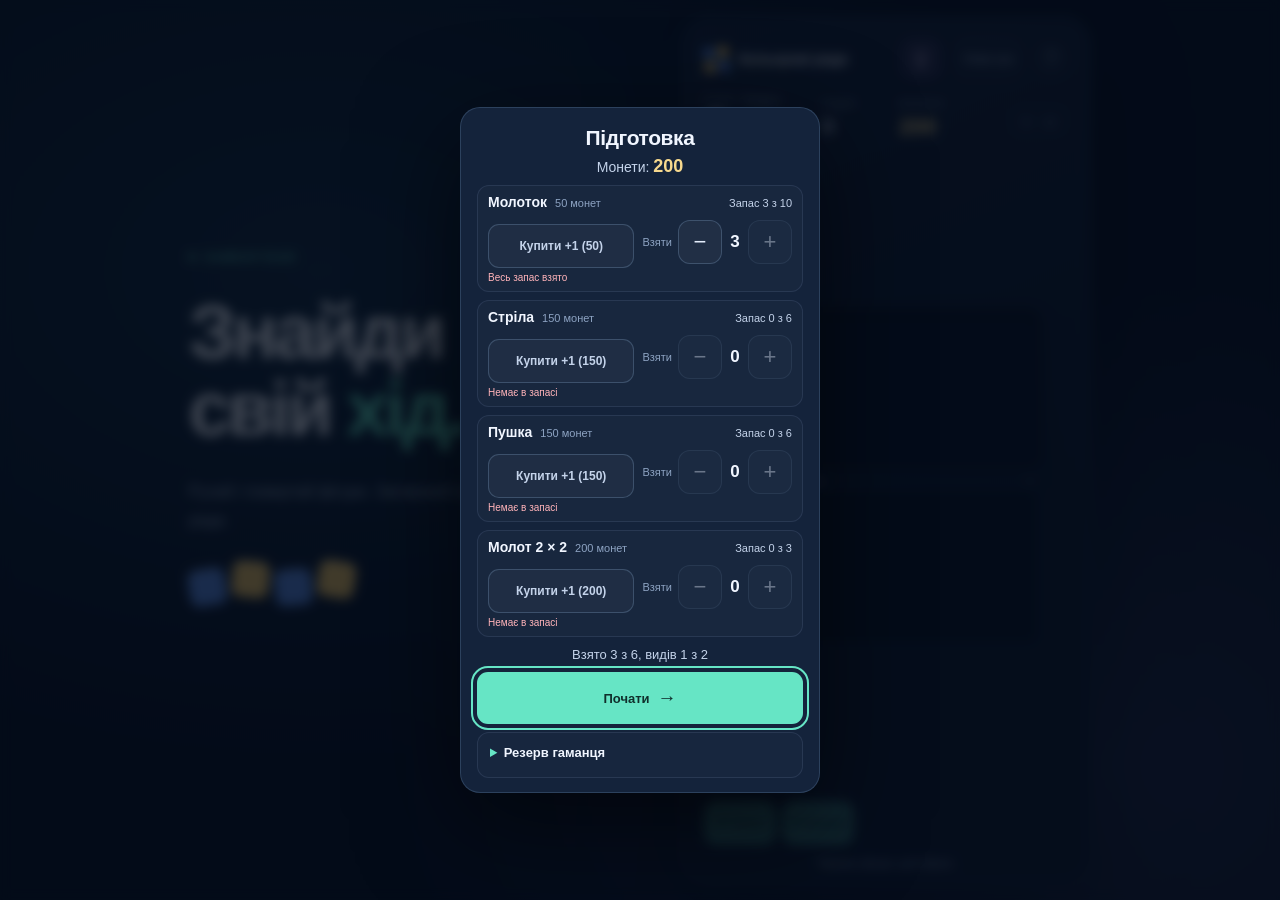
==== index.html @ cdc98cfa "Publish lamp-91fcf373ec with the hint lamp pulse Co-Authored-By: Claude Sonnet 5.5 <noreply@anthropi" ====
<!doctype html>
<html lang="uk">
<head>
  <meta charset="utf-8">
  <meta name="viewport" content="width=device-width, initial-scale=1, viewport-fit=cover">
  <meta name="theme-color" content="#101c31">
  <meta name="apple-mobile-web-app-capable" content="yes">
  <meta name="apple-mobile-web-app-title" content="Блоки">
  <meta name="description" content="Кольорові ряди — головоломка з поворотами й ланцюговим очищенням рядів.">
  <title>Кольорові ряди · Gameofyear</title>
  <link rel="manifest" href="./manifest.webmanifest">
  <link rel="apple-touch-icon" sizes="180x180" href="./icons/apple-touch-icon.png">
  <link rel="icon" href="data:image/svg+xml,%3Csvg xmlns='http://www.w3.org/2000/svg' viewBox='0 0 32 32'%3E%3Crect width='32' height='32' rx='9' fill='%23101c31'/%3E%3Cpath d='M7 7h8v8H7z' fill='%235D8FE8'/%3E%3Cpath d='M17 7h8v8h-8z' fill='%23F3C969'/%3E%3Cpath d='M7 17h8v8H7z' fill='%23F3C969'/%3E%3Cpath d='M17 17h8v8h-8z' fill='%235D8FE8'/%3E%3C/svg%3E">
  <link rel="stylesheet" href="./styles.css?v=lamp-91fcf373ec">
</head>
<body>
  <main class="layout">
    <aside class="intro" aria-label="Про гру">
      <span class="eyebrow"><i></i> GAMEOFYEAR</span>
      <h1>Знайди<br>свій <em>хід.</em></h1>
      <p>Рухай і повертай фігури. Заповнюй горизонтальні ряди.</p>
      <div class="intro-tiles" aria-hidden="true"><b></b><b></b><b></b><b></b></div>
    </aside>

    <section class="game-shell" aria-label="Кольорові ряди">
      <div class="game-header">
        <header class="masthead">
          <div class="brand"><div class="brand-mark" aria-hidden="true"><i></i><i></i><i></i><i></i></div><span>Кольорові ряди</span></div>
          <div class="masthead-actions">
            <button id="hintButton" class="hint-button" type="button" aria-label="Підказати хід" title="Підказати хід">
              <span class="hint-icon" aria-hidden="true">
                <svg width="22" height="22" viewBox="0 0 24 24" fill="none" stroke="currentColor" stroke-width="1.75" stroke-linecap="round" stroke-linejoin="round" focusable="false">
                  <path d="M9 18v-1a4 4 0 0 0-1.4-3.1 6 6 0 1 1 8.8 0A4 4 0 0 0 15 17v1H9m1 3h4"/>
                </svg>
              </span>
            </button>
            <button id="newGameButton" class="new-game-button" type="button">Нова гра</button>
            <button id="helpButton" class="icon-button" type="button" aria-label="Як грати">?</button>
          </div>
        </header>
        <div class="hud">
          <div><span class="label">ОЧКИ<span id="best" class="best" aria-label="Рекорд">Рекорд 0</span></span><strong id="score">0</strong></div>
          <div class="turn-card"><span class="label">ХОДІВ</span><b id="turn">0</b></div>
          <div class="coin-card"><span class="label">МОНЕТИ</span><b id="coins">0</b></div>
          <div class="field-badge">8 <span>×</span> 12</div>
        </div>
      </div>

      <div id="playArea" class="play-area">
        <div class="board-slot">
          <div id="boardFrame" class="board-frame">
            <canvas id="board" aria-label="Ігрове поле. Вибери фігуру й перетягни вільним шляхом у будь-який бік." tabindex="0"></canvas>
            <div id="gameOver" class="game-over" hidden>
              <div class="game-over-card">
                <h2>Гру завершено</h2>
                <p>Верхній ряд залишився зайнятим.</p>
                <p id="newRecord" class="new-record" role="status" hidden>Новий рекорд!</p>
                <strong id="finalScore">0</strong>
                <span class="label">НАБРАНО ОЧОК</span>
                <p id="coinsEarned" class="coins-earned" role="status"></p>
                <p id="walletWarning" class="wallet-warning" role="status" hidden>Гаманець не вдалося записати</p>
                <p id="returnedTools" class="returned-tools" hidden></p>
                <button id="retryButton" class="primary-button" type="button">Ще партію <span>↗</span></button>
                <button id="copyResultButton" class="secondary-button" type="button" aria-label="Скопіювати результати партії">Скопіювати результати</button>
                <textarea id="copyResultText" class="copy-text" readonly hidden rows="3" aria-label="Текст результатів для ручного копіювання"></textarea>
                <p id="copyResultStatus" class="copy-status" role="status" aria-live="polite"></p>
              </div>
            </div>
            <div id="gain" class="score-gain" aria-hidden="true"></div>
          </div>
        </div>
        <section class="next-section" aria-labelledby="nextRowLabel">
          <div class="next-label"><span id="nextRowLabel">Наступний ряд</span><span class="next-arrow" aria-hidden="true">↑</span></div>
          <canvas id="nextRow" aria-label="Наступний ряд"></canvas>
        </section>
      </div>

      <div id="toolbar" class="toolbar">
        <button id="rotateLeftButton" class="rotate-button" type="button" aria-label="Повернути вліво" disabled><span class="rotate-icon" aria-hidden="true">↶</span>Вліво</button>
        <button id="rotateRightButton" class="rotate-button" type="button" aria-label="Повернути вправо" disabled><span class="rotate-icon" aria-hidden="true">↷</span>Вправо</button>
      </div>
      <div id="toolActions" class="tool-actions" hidden>
        <button id="cancelTool" class="secondary-button" type="button">Скасувати</button>
        <button id="applyTool" class="secondary-button apply-tool" type="button">Застосувати</button>
      </div>
      <p id="status" class="status" role="status" aria-live="polite">Торкнись фігури, щоб обрати.</p>
      <noscript>Для гри потрібно увімкнути JavaScript у браузері.</noscript>
    </section>
  </main>

  <dialog id="helpDialog" aria-labelledby="helpTitle">
    <div class="help-heading">
      <h2 id="helpTitle">Як грати</h2>
      <button id="closeHelp" class="icon-button" type="button" aria-label="Закрити довідку">×</button>
    </div>
    <details id="gameHistory" class="history">
      <summary>Історія партій</summary>
      <div class="history-content">
        <p id="historyEmpty" class="history-empty" hidden>Журнал поки порожній.</p>
        <ul id="historyList" class="history-list"></ul>
        <textarea id="copyHistoryText" class="copy-text" readonly hidden rows="4" aria-label="Журнал вибраної партії для ручного копіювання"></textarea>
        <p id="copyHistoryStatus" class="copy-status" role="status" aria-live="polite"></p>
      </div>
    </details>
    <ol class="rules">
      <li><b>Переміщуй фігури</b><p>Перетягни фігуру вгору, вниз або вбік вільним шляхом. Зміна позиції після відпускання коштує один хід.</p></li>
      <li><b>Повертай фігури зі світлою рамкою</b><p>Обери таку фігуру й натисни Вліво чи Вправо. Поворот — повноцінний хід, як і переміщення; за потреби фігуру підіймає до вільної позиції.</p></li>
      <li><b>Підказати хід</b><p>Натисни лампочку біля «Нова гра». Протягом усієї партії вона може показати фігуру й місце або поворот, що ведуть до очищення. Запит підказки коштує 0 ходів.</p></li>
      <li><b>Інструменти</b><p>Молоток прибирає цілу фігуру, стріла — ряд, пушка — колонку, молот 2 × 2 — клітинки у квадраті. Для молота 2 × 2 обери верхню ліву клітинку області. Біля краю квадрат зміщується всередину поля. Торкнись інструмента і цілі, а тоді натисни «Застосувати» або «Скасувати». За кожну прибрану інструментом клітинку — 10 очок, за звичайне очищення ряду — 100. Інструмент коштує 0 ходів. Порожнє поле заповнюється показаним рядом.</p></li>
      <li><b>Монети й підготовка</b><p>Коли партія завершується (поразка або «Нова гра» з підтвердженням), нараховується 5 монет за кожні повні 100 очок і ще 10 за кожні повні 1000; кожну партію зараховують один раз. На екрані «Підготовка» заряди купують по одному (молоток 50, стріла 150, пушка 150, молот 2 × 2 — 200 монет, запас обмежено) і беруть у партію до 6 зарядів, до двох видів; можна не брати жодного. Невикористані заряди повертаються в запас.</p></li>
      <li><b>Заповнюй горизонтальні ряди</b><p>Повний ряд очищається, якщо всі блоки одного кольору або в ньому є райдужна клітинка. Кожен очищений ряд дає 100 очок. Якщо ряд зник до підйому, показаний ряд зазвичай чекає. Від 3000 очок додається другий колір, а від 4000 — райдужна смужка.</p></li>
      <li><b>Резервний код гаманця</b><p>На екрані «Підготовка» відкрий «Резерв гаманця» й скопіюй код: це захист від втрати гаманця (наприклад, коли браузер очистив дані), а не від підробки. Вставити код і відновити гаманець можна лише тут, між партіями.</p></li>
    </ol>
    <div class="help-tip">Партія завершується, якщо після падіння й очищень верхній ряд зайнятий. Біля верху або після шести ходів без очищення гра може підібрати рятувальний ряд. До 1000 очок можлива разова пауза підйому.</div>
    <button id="copyJournalButton" class="secondary-button" type="button" aria-label="Скопіювати журнал останніх партій">Скопіювати журнал партій</button>
    <textarea id="copyJournalText" class="copy-text" readonly hidden rows="5" aria-label="Текст журналу для ручного копіювання"></textarea>
    <p id="copyJournalStatus" class="copy-status" role="status" aria-live="polite"></p>
    <button id="playButton" class="primary-button" type="button">До гри <span>→</span></button>
  </dialog>
  <dialog id="confirmNew" class="loadout-dialog" aria-labelledby="confirmTitle" aria-describedby="confirmText">
    <div class="confirm-card">
      <h2 id="confirmTitle">Нова гра</h2>
      <p id="confirmText">Партію буде зараховано як завершену.</p>
      <div class="loadout-options">
        <button id="confirmYes" class="primary-button" type="button">Так, зарахувати</button>
      </div>
      <button id="confirmCancel" class="secondary-button" type="button">Скасувати</button>
    </div>
  </dialog>
  <dialog id="loadoutDialog" class="loadout-dialog shop-dialog" aria-labelledby="loadoutTitle" aria-describedby="loadoutSummary">
    <div class="confirm-card shop-card">
      <h2 id="loadoutTitle">Підготовка</h2>
      <p id="loadoutNotice" class="loadout-notice" role="status" hidden></p>
      <p class="shop-coins">Монети: <strong id="loadoutCoins">0</strong></p>
      <ul id="loadoutList" class="shop-list"></ul>
      <p id="loadoutSummary" class="loadout-summary" role="status" aria-live="polite">Взято 0 з 6, видів 0 з 2</p>
      <button id="loadoutStart" class="primary-button" type="button" autofocus>Почати <span>→</span></button>
      <button id="loadoutCancel" class="secondary-button" type="button">Скасувати</button>
      <details id="walletBackup" class="backup">
        <summary>Резерв гаманця</summary>
        <div class="backup-content">
          <p class="backup-hint">Збережи код, щоб відновити монети й запас, якщо браузер їх втратить.</p>
          <button id="walletCopyButton" class="secondary-button" type="button" aria-label="Скопіювати код гаманця">Скопіювати код</button>
          <textarea id="walletCopyText" class="copy-text backup-text" readonly hidden rows="3" aria-label="Код гаманця для ручного копіювання"></textarea>
          <p id="walletCopyStatus" class="copy-status" role="status" aria-live="polite"></p>
          <label for="walletPaste" class="backup-label">Вставити код</label>
          <textarea id="walletPaste" class="copy-text backup-text" rows="3" autocomplete="off" autocapitalize="off" autocorrect="off" spellcheck="false" placeholder="KRW2 c=… h=… a=… k=… q=… #…"></textarea>
          <button id="walletRestoreButton" class="secondary-button" type="button">Відновити</button>
          <p id="walletRestoreStatus" class="backup-status" role="status" aria-live="polite"></p>
          <div id="walletConfirm" class="backup-confirm" hidden>
            <p id="walletPreview" class="backup-preview"></p>
            <p class="backup-ask">Замінити поточний гаманець?</p>
            <div class="backup-confirm-actions">
              <button id="walletReplace" class="secondary-button" type="button">Замінити</button>
              <button id="walletReplaceCancel" class="secondary-button" type="button">Скасувати</button>
            </div>
          </div>
        </div>
      </details>
    </div>
  </dialog>
  <script type="module" src="./main.mjs?v=lamp-91fcf373ec"></script>
</body>
</html>
---- styles.css ----
@charset "UTF-8";
:root{color-scheme:dark;--bg:#0b1426;--panel:#111f35;--ink:#f1f6ff;--muted:#8b9db8;--teal:#66e5c5;--line:rgba(153,183,225,.12);font-family:ui-sans-serif,-apple-system,BlinkMacSystemFont,"Segoe UI",sans-serif;font-synthesis:none}
*{box-sizing:border-box}html,body{margin:0;width:100%;height:100%;overflow:hidden}body{background:radial-gradient(ellipse at 25% 30%,#152e46 0,transparent 55%),radial-gradient(ellipse at 85% 85%,#1f2947 0,transparent 45%),var(--bg);color:var(--ink);-webkit-tap-highlight-color:transparent}button{font:inherit;cursor:pointer;border:0;color:inherit;touch-action:manipulation}button:focus-visible,canvas:focus-visible{outline:2px solid var(--teal);outline-offset:4px}button:disabled{cursor:default;opacity:.4}button{transition:transform .15s,background .15s,opacity .15s}button:active:not(:disabled){transform:scale(.97)}[hidden]{display:none!important}
.layout{height:100dvh;display:flex;align-items:center;justify-content:center;gap:clamp(70px,8vw,150px);padding:16px}.intro{width:390px}.eyebrow{font-size:10px;font-weight:750;letter-spacing:2px;color:var(--teal);display:flex;align-items:center;gap:10px}.eyebrow i{height:6px;width:6px;background:var(--teal);border-radius:50%}.intro h1{font-size:76px;font-weight:650;letter-spacing:-4px;line-height:1.02;margin:30px 0}.intro h1 em{font-style:normal;color:var(--teal)}.intro>p{font-size:16px;color:#9eb0c9;line-height:1.8}.intro-tiles{display:flex;gap:6px;margin:34px 0 42px}.intro-tiles b{height:37px;width:37px;border-radius:9px;background:#5D8FE8;box-shadow:inset 0 3px 0 #ffffff25,inset 0 -4px 0 #00000020;transform:rotate(-9deg)}.intro-tiles b:nth-child(2){background:#F3C969;transform:translateY(-8px) rotate(5deg)}.intro-tiles b:nth-child(3){background:#5D8FE8;transform:rotate(-5deg)}.intro-tiles b:nth-child(4){background:#F3C969;transform:translateY(-8px) rotate(9deg)}
.game-shell{height:min(870px,calc(100dvh - 32px));width:410px;flex-shrink:0;display:flex;flex-direction:column;gap:10px;padding:20px 22px 10px;background:linear-gradient(155deg,#17263e,#101c31 62%);border:1px solid #8fb8e51d;border-radius:30px;box-shadow:0 35px 100px #0005,0 0 80px #4edbbb05}.masthead{display:flex;align-items:center;justify-content:space-between;flex-shrink:0;min-height:36px}.brand{display:flex;align-items:center;gap:10px;font-size:14px;font-weight:700;letter-spacing:-.15px}.brand-mark{display:grid;grid-template-columns:repeat(2,11px);gap:3px;transform:rotate(-6deg)}.brand-mark i{height:11px;border-radius:3px;background:#5D8FE8}.brand-mark i:nth-child(2){background:#F3C969}.brand-mark i:nth-child(3){background:#F3C969}.brand-mark i:nth-child(4){background:#5D8FE8}.icon-button{background:#ffffff07;border:1px solid #ffffff12;border-radius:50%;height:34px;width:34px;font-size:16px;color:#9eb1cf;display:grid;place-items:center;flex-shrink:0;position:relative}.icon-button::after{content:'';position:absolute;top:50%;left:50%;width:max(100%,44px);height:max(100%,44px);transform:translate(-50%,-50%);border-radius:50%}.icon-button:hover{background:#ffffff12}
.hud{--hud-gap:22px;--hud-score:38px;--hud-num:22px;--hud-pad:20px;--hud-k:1;display:flex;align-items:center;gap:calc(var(--hud-gap) * var(--hud-k));padding:6px 1px 0;flex-shrink:0}.hud[data-fit="1"]{--hud-k:.82}.hud[data-fit="2"]{--hud-k:.68}.hud[data-fit="3"]{--hud-k:.56}.label{font-size:8px;letter-spacing:1.8px;font-weight:750;color:#8b9fbd;display:block}.hud strong{display:block;font-size:calc(var(--hud-score) * var(--hud-k));line-height:1.14;letter-spacing:-1.5px;font-weight:650;font-variant-numeric:tabular-nums;white-space:nowrap}.turn-card{border-left:1px solid var(--line);padding-left:calc(var(--hud-pad) * var(--hud-k))}.turn-card b,.coin-card b{display:block;font-size:calc(var(--hud-num) * var(--hud-k));line-height:1.7;font-weight:550;color:#bbcbe2;font-variant-numeric:tabular-nums;white-space:nowrap}.coin-card{border-left:1px solid var(--line);padding-left:calc(var(--hud-pad) * var(--hud-k))}.coin-card b{color:#f6d88d}.field-badge{margin-left:auto;flex:0 0 auto;white-space:nowrap;border:1px solid var(--line);padding:7px 9px;border-radius:8px;font-size:10px;letter-spacing:1px;color:#8fa4c3}.field-badge span{color:#49627e}
.game-header {
  display: flex;
  flex-direction: column;
  flex-shrink: 0;
  gap: 9px;
}
.play-area {
  flex: 1;
  min-height: 0;
  display: flex;
  flex-direction: column;
  justify-content: center;
  gap: 9px;
}
.board-slot{display:flex;justify-content:center;align-items:center}.board-frame{position:relative;flex-shrink:0;background:#0b1527;border:1px solid #7896bc22;box-shadow:inset 0 2px 8px #0005,0 10px 25px #0002;border-radius:15px;padding:5px;overflow:hidden;transition:border-color .2s}canvas{display:block;touch-action:none;-webkit-user-select:none;user-select:none}#board{border-radius:9px;cursor:grab}#board.dragging{cursor:grabbing}.board-frame.resolve{border-color:#66e5c580}.board-frame.invalid{animation:shake .2s ease-in-out}.board-frame.danger{border-color:#ff65745e}.next-section{flex-shrink:0;align-self:center;max-width:100%}.next-label{text-transform:uppercase;display:flex;justify-content:space-between;font-size:8px;font-weight:750;letter-spacing:1.5px;color:#7991b4;line-height:1;margin-bottom:6px;padding:0 2px}.next-arrow{font-size:13px;line-height:6px;color:#66e5c5}#nextRow{border-radius:6px;background:#091525}
.toolbar, .tool-actions { display: flex; gap: 6px; flex-shrink: 0; align-items: stretch; margin-top: 1px; }
.rotate-button {
  display: flex;
  align-items: center;
  justify-content: center;
  gap: 3px;
  flex: 0 1 72px;
  min-width: 60px;
  min-height: 44px;
  padding: 0 5px;
  border-radius: 12px;
  background: var(--teal);
  color: #102f2c;
  font-size: 11px;
  font-weight: 750;
  box-shadow: inset 0 1px 0 #ffffff45;
}
.rotate-button:hover:not(:disabled) { background: #85efd5; }
.rotate-icon { font-size: 19px; font-weight: 400; line-height: 1; }
.rotate-button.hint-target { outline: 3px solid #d58bff; outline-offset: 2px; animation: hint-pulse 1s ease-in-out infinite; }
.hint-button {
  display: grid;
  place-items: center;
  flex: 0 0 44px;
  width: 44px;
  height: 44px;
  padding: 0;
  border-radius: 12px;
  background: transparent;
  color: #ecd0ff;
}
.hint-icon {
  display: grid;
  place-items: center;
  width: 36px;
  height: 36px;
  border-radius: 10px;
  border: 1px solid #d58bff80;
  background: #d58bff14;
}
.hint-button:hover:not(:disabled) .hint-icon { background: #d58bff26; }
.hint-button.is-off { display: none; }
.hint-button.is-alert .hint-icon {
  /* Static cue first: this is all a player sees with reduced motion (the global rule below removes the animation). */
  border-color: #d58bff;
  background: #d58bff33;
  color: #f6e6ff;
  box-shadow: 0 0 0 2px #d58bffb0, 0 0 10px #d58bff66;
  animation: hint-lamp 1.4s ease-in-out infinite;
}
@keyframes hint-lamp {
  0%, 100% { transform: scale(1); box-shadow: 0 0 0 2px #d58bff80, 0 0 4px #d58bff40; }
  50% { transform: scale(1.08); box-shadow: 0 0 0 3px #d58bffc0, 0 0 14px #d58bffa0; }
}
.new-game-button {
  min-height: 44px;
  padding: 0 8px;
  border-radius: 12px;
  border: 1px solid #94b6df24;
  background: #ffffff04;
  color: #a6bad7;
  font-size: 12px;
  white-space: nowrap;
}
.new-game-button:hover { background: #ffffff0c; }
.status{height:18px;flex-shrink:0;text-align:center;font-size:10px;line-height:17px;color:#8da3c2;margin:0;white-space:nowrap;overflow:hidden;text-overflow:ellipsis}.status.good{color:#81e5cc}.status.bad{color:#ff8d96}
.score-gain{position:absolute;left:50%;top:35%;transform:translate(-50%,0);pointer-events:none;font-size:32px;font-weight:800;color:#d5fff1;text-shadow:0 3px 20px #4edbbb90;opacity:0}.score-gain.show{animation:gain 1s ease-out}.game-over{position:absolute;inset:0;display:flex;align-items:center;justify-content:center;background:#091323d9;backdrop-filter:blur(6px);z-index:5}.game-over-card{text-align:center;width:90%;padding:25px 14px}.game-over-card h2{font-size:27px;letter-spacing:-.8px;margin:13px 0 9px}.game-over-card p{color:#9eb0ca;font-size:11px}.game-over-card>strong{font-size:58px;display:block;font-weight:650;letter-spacing:-2px;margin-top:20px}.game-over-card>.label{font-size:8px;margin:4px 0 23px}.primary-button{display:flex;justify-content:space-between;align-items:center;width:100%;padding:15px 18px;border-radius:11px;background:var(--teal);color:#102f2c;font-size:13px;font-weight:750}.primary-button span{font-size:19px}
dialog{width:min(370px,calc(100vw - 28px));padding:25px;border-radius:22px;border:1px solid #7ca5d13b;background:#14233b;color:var(--ink);box-shadow:0 30px 100px #0008;max-height:calc(100dvh - 36px);overflow:auto}dialog::backdrop{background:#020915bd;backdrop-filter:blur(6px)}.help-heading{display:flex;justify-content:space-between;align-items:center;gap:10px;margin-bottom:20px}dialog h2{font-size:30px;letter-spacing:-1px;margin:0}.rules{list-style:none;counter-reset:rules;padding:0;margin:0}.rules li{position:relative;padding-left:36px;margin-bottom:18px;counter-increment:rules}.rules li::before{content:counter(rules);position:absolute;left:0;top:0;border:1px solid #66e5c535;border-radius:7px;color:var(--teal);width:23px;height:23px;display:grid;place-items:center;font-size:10px}.rules b{font-size:13px}.rules p{font-size:12px;line-height:1.6;color:#99aecb;margin:5px 0}.help-tip{font-size:11px;line-height:1.7;color:#b6c9e3;background:#6b9fff0c;border:1px solid #6b9fff20;border-radius:10px;padding:12px;margin:20px 0}
.secondary-button{display:block;width:100%;min-height:44px;margin-top:8px;padding:0 14px;border-radius:11px;border:1px solid #94b6df40;background:#ffffff08;color:#c4d3ea;font-size:12px;font-weight:700}.secondary-button:hover{background:#ffffff12}.copy-status{height:14px;margin:6px 0 0;font-size:10px;line-height:14px;color:#81e5cc;text-align:center}.copy-text{display:block;width:100%;margin-top:8px;padding:6px 8px;border-radius:8px;border:1px solid #94b6df40;background:#091323;color:#c4d3ea;font:16px/1.3 ui-monospace,Menlo,Consolas,monospace;resize:none;white-space:pre;overflow:auto}
.history { margin-bottom: 16px; border: 1px solid var(--line); border-radius: 12px; background: #ffffff04; }
.history summary { min-height: 44px; padding: 12px; color: var(--ink); font-size: 13px; font-weight: 700; cursor: pointer; }
.history summary:focus-visible { outline: 2px solid var(--teal); outline-offset: -2px; border-radius: 12px; }
.history summary::marker { color: var(--teal); }
.history-content { padding: 0 10px 10px; }
.history-empty { margin: 0; padding: 4px 2px; color: #a6bad7; font-size: 12px; }
.history-list { margin: 0; padding: 0; list-style: none; }
.history-entry { display: flex; align-items: center; justify-content: space-between; gap: 8px; padding: 4px 0; }
.history-entry + .history-entry { border-top: 1px solid var(--line); }
.history-entry-info { min-width: 0; display: grid; gap: 3px; }
.history-entry-date { color: var(--ink); font-size: 13px; font-weight: 650; }
.history-entry-meta { color: #a6bad7; font-size: 11px; font-variant-numeric: tabular-nums; }
.history-copy { flex: 0 0 auto; width: auto; margin: 0; padding: 0 10px; }
.history .copy-status:empty { margin: 0; height: 0; }
/* P1: record next to the score, "new record" line, in-page new-game confirmation */
.best{margin-left:8px;letter-spacing:.2px;font-weight:600;color:#a9bddb;white-space:nowrap}
.new-record{margin:12px 0 0;font-size:15px!important;font-weight:750;color:var(--teal)!important;letter-spacing:.2px}
.loadout-dialog{width:min(320px,calc(100vw - 32px));padding:0;border:1px solid #7ca5d13b;border-radius:20px;background:#14233b;color:var(--ink);box-shadow:0 30px 100px #0008}
.loadout-dialog::backdrop{background:#020915bd;backdrop-filter:blur(6px)}
.confirm-card{padding:22px 18px 18px;text-align:center}
.confirm-card h2{font-size:21px;letter-spacing:-.4px;margin:0 0 8px}.confirm-card p{margin:0 0 18px;font-size:13px;color:#9eb0ca}
.loadout-options{display:grid;gap:8px}.loadout-options .primary-button{min-height:48px;justify-content:center}
.masthead-actions { display: flex; align-items: center; gap: 12px; }
.tool-button {
  flex: 0 0 auto;
  display: inline-flex;
  align-items: center;
  justify-content: center;
  gap: 4px;
  min-width: 44px;
  min-height: 44px;
  padding: 0 6px;
  border: 1px solid #f3c96966;
  border-radius: 12px;
  background: #f3c96912;
  color: #f6d88d;
  font-size: 12px;
  font-weight: 750;
}
.tool-button[aria-pressed="true"], .tool-actions .apply-tool { background: #f3c969; color: #241b10; }
.tool-count { min-width: 1.25em; text-align: center; font-variant-numeric: tabular-nums; }
.tool-actions .secondary-button { flex: 1; width: auto; margin: 0; }
.tool-actions .apply-tool:hover { background: #f8d98a; }
#board.tool-armed { cursor: crosshair; }
/* Package B: coins on the loss screen, the preparation screen (shop and loadout) */
.coins-earned{margin:0 0 4px!important;font-size:15px!important;font-weight:750;color:#f6d88d!important}
.returned-tools{margin:0 0 10px!important;font-size:11px!important}
.game-over-card .coins-earned+.returned-tools{margin-top:0}
.shop-dialog{width:min(360px,calc(100vw - 24px))}
.shop-card{padding:18px 16px 14px;text-align:left}
.shop-card h2{text-align:center;margin-bottom:6px}
.loadout-notice{margin:0 0 8px!important;padding:8px 10px;border-radius:10px;border:1px solid #7ca5d13b;background:#6b9fff12;color:#b6c9e3!important;font-size:12px!important;line-height:1.4}
.loadout-notice.has-bad{border-color:#ff8d9640;background:#ff8d9610}.loadout-notice .notice-bad{color:#ffb3b9}.loadout-notice .notice-info{color:#b6c9e3}
.wallet-warning{margin:0 0 6px!important;font-size:11px!important;color:#ffb3b9!important}
.shop-coins{margin:0 0 8px!important;text-align:center;font-size:14px!important;color:#c4d3ea!important}.shop-coins strong{color:#f6d88d;font-size:18px;font-variant-numeric:tabular-nums}
.shop-list{list-style:none;margin:0;padding:0;display:grid;gap:8px}
.shop-row{border:1px solid var(--line);border-radius:12px;background:#ffffff05;padding:8px 10px 6px}
.shop-head{display:flex;align-items:baseline;gap:8px;flex-wrap:wrap}.shop-name{font-size:14px}.shop-price{font-size:11px;color:#8da3c2}.shop-stock{margin-left:auto;font-size:11px;color:#c4d3ea;font-variant-numeric:tabular-nums;white-space:nowrap}
.shop-controls{display:flex;align-items:center;gap:8px;margin-top:6px}
.shop-controls .shop-buy{flex:1 1 0;width:auto;min-width:0;margin:0;padding:0 8px;font-size:12px;white-space:nowrap}
.shop-take{display:flex;align-items:center;flex:0 0 auto}.shop-take-label{font-size:11px;color:#8da3c2;margin-right:6px}
.step-button{width:44px;height:44px;border-radius:12px;border:1px solid #94b6df40;background:#ffffff0a;color:#e4edfb;font-size:22px;line-height:1;display:grid;place-items:center;padding:0}.step-button:hover:not(:disabled){background:#ffffff18}
.step-value{display:block;min-width:26px;text-align:center;font-size:17px;font-weight:700;font-variant-numeric:tabular-nums}
.shop-note{margin:3px 0 0!important;min-height:14px;font-size:10px!important;line-height:14px;color:#ffb3b9!important;text-align:left}
.loadout-summary{margin:10px 0 10px!important;text-align:center;font-size:13px!important;color:#c4d3ea!important}
.shop-card .primary-button{min-height:48px;justify-content:center;gap:8px}.shop-card .secondary-button{margin-top:8px}
/* Package B+: the folded wallet backup block of the preparation screen */
.backup{margin-top:8px;border:1px solid var(--line);border-radius:12px;background:#ffffff04}
.backup summary{min-height:44px;padding:12px;color:var(--ink);font-size:13px;font-weight:700;cursor:pointer}
.backup summary:focus-visible{outline:2px solid var(--teal);outline-offset:-2px;border-radius:12px}
.backup summary::marker{color:var(--teal)}
.backup-content{padding:0 10px 10px}
.backup-content .secondary-button{margin-top:0}.backup-content #walletRestoreButton{margin-top:8px}
.backup-label{display:block;margin:2px 0 4px;font-size:12px;font-weight:700;color:#c4d3ea}
.backup-hint{margin:0 0 8px;font-size:12px;line-height:1.35;color:#9fb0cc}
.backup-text{white-space:pre-wrap;word-break:break-all;overflow:auto;margin-top:6px}
.backup-text[readonly]{margin-bottom:2px}
.backup-content .copy-status{height:auto;min-height:14px;margin:6px 0 8px}
.backup-status{margin:6px 0 0!important;min-height:16px;font-size:12px!important;line-height:1.4;text-align:left;color:#81e5cc!important}
.backup-status.bad{color:#ffb3b9!important}
.backup-confirm{margin-top:8px;padding:8px 10px;border:1px solid #7ca5d13b;border-radius:10px;background:#6b9fff12}
.backup-confirm p{margin:0 0 6px;font-size:12px;line-height:1.5;color:#c4d3ea}
.backup-preview{font-weight:700;font-variant-numeric:tabular-nums}
.backup-ask{font-weight:700}
.backup-confirm-actions{display:grid;grid-template-columns:1fr 1fr;gap:8px}
.backup-confirm-actions .secondary-button{margin-top:0}
@keyframes hint-pulse{0%,100%{outline-color:#d58bff}50%{outline-color:#d58bff40}}@keyframes shake{0%,100%{transform:translateX(0)}25%{transform:translateX(-3px)}75%{transform:translateX(3px)}}@keyframes gain{0%{opacity:0;transform:translate(-50%,12px)}15%,65%{opacity:1}100%{opacity:0;transform:translate(-50%,-24px)}}
@media (max-width: 850px), (hover: none) and (pointer: coarse) {
  .intro { display: none; }
  .layout { padding: 0; }
  .game-shell {
    height: 100dvh;
    width: min(440px, 100vw);
    border: 0;
    border-radius: 0;
    box-shadow: none;
    padding: max(10px, env(safe-area-inset-top)) max(16px, env(safe-area-inset-right))
      max(6px, env(safe-area-inset-bottom)) max(16px, env(safe-area-inset-left));
    gap: 8px;
  }
}
@media (max-height: 780px) {
  .game-shell { gap: 6px; }
  .game-header { gap: 4px; }
  .brand { min-width: 0; gap: 7px; font-size: 12px; }
  .brand-mark { flex-shrink: 0; grid-template-columns: repeat(2, 9px); }
  .brand-mark i { height: 9px; }
  .brand > span { overflow: hidden; line-height: 1.12; }
  .masthead-actions { gap: 10px; }
  #helpButton { height: 29px; width: 29px; }
  .hud { --hud-gap: 9px; --hud-score: 25px; --hud-num: 17px; --hud-pad: 8px; padding: 0; }
  .turn-card b, .coin-card b { line-height: 1.6; }
  .game-over-card { padding: 12px 10px; }
  .game-over-card h2 { font-size: 22px; margin: 6px 0 4px; }
  .game-over-card > strong { font-size: 40px; margin-top: 8px; }
  .game-over-card > .label { margin-bottom: 8px; }
  .game-over-card .primary-button { padding: 11px 14px; }
  .label { font-size: 7px; }
  .best { margin-left: 4px; font-size: 7px; letter-spacing: 0; }
  .field-badge { padding: 5px 6px; white-space: nowrap; }
  .status { height: 15px; font-size: 9px; line-height: 15px; }
  .next-label { font-size: 7px; margin-bottom: 4px; }
}
@media (max-height: 500px) {
  .game-over-card { padding: 8px; }
  .game-over-card h2 { font-size: 19px; margin: 3px 0; }
  .game-over-card > strong { font-size: 34px; margin-top: 8px; }
  .game-over-card > .label { margin-bottom: 8px; }
  .game-over-card .primary-button { padding: 8px 10px; }
  .game-over-card .secondary-button { margin-top: 4px; }
}
@media(prefers-reduced-motion:reduce){*,*::before,*::after{animation:none!important;transition:none!important}}
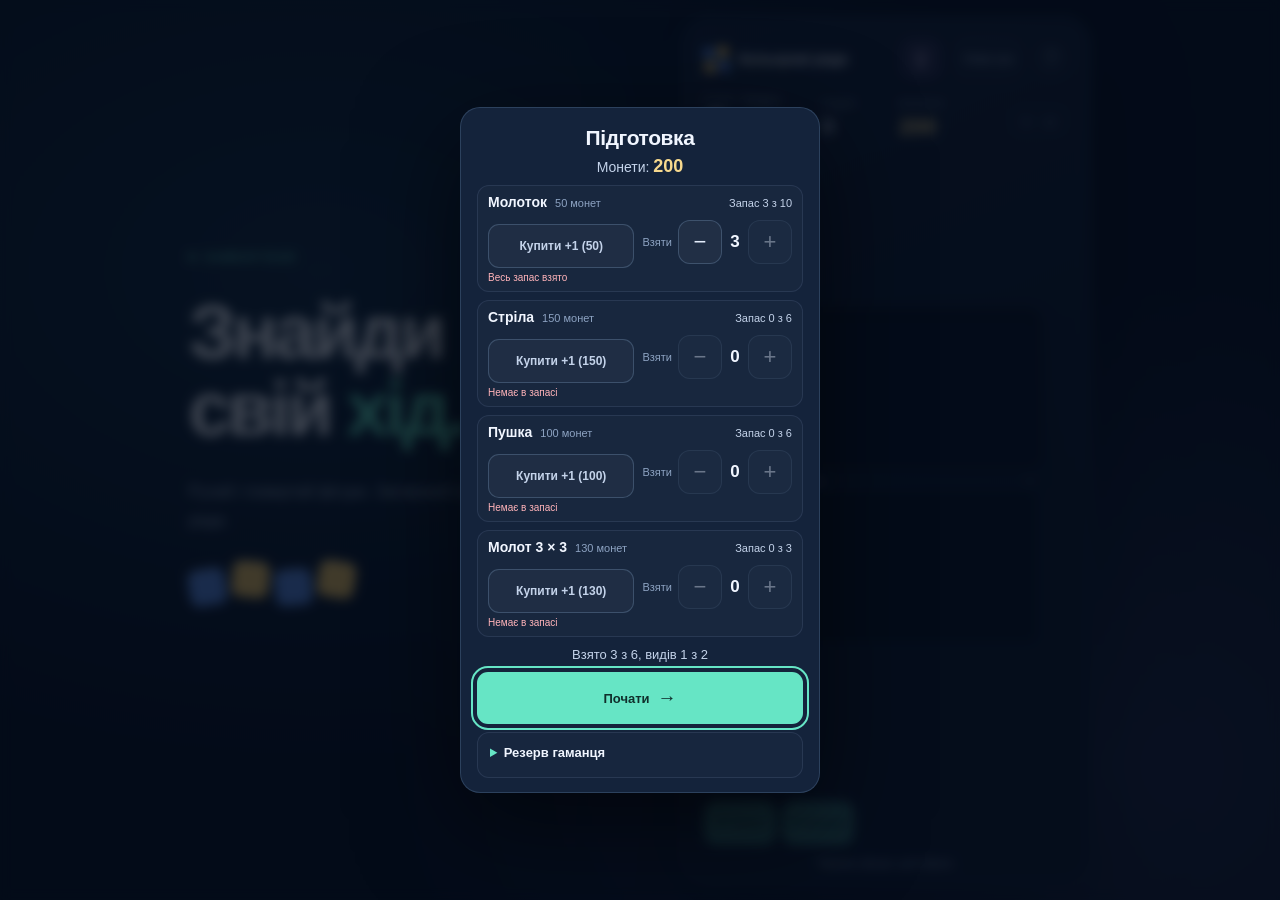
==== commit cbaf2456: "Publish tools-v2-97d156fe48 with the two-column cannon and the 3x3 area hammer Co-Authored-By: Claud" ====
--- a/index.html
+++ b/index.html
@@ -11,7 +11,7 @@
   <link rel="manifest" href="./manifest.webmanifest">
   <link rel="apple-touch-icon" sizes="180x180" href="./icons/apple-touch-icon.png">
   <link rel="icon" href="data:image/svg+xml,%3Csvg xmlns='http://www.w3.org/2000/svg' viewBox='0 0 32 32'%3E%3Crect width='32' height='32' rx='9' fill='%23101c31'/%3E%3Cpath d='M7 7h8v8H7z' fill='%235D8FE8'/%3E%3Cpath d='M17 7h8v8h-8z' fill='%23F3C969'/%3E%3Cpath d='M7 17h8v8H7z' fill='%23F3C969'/%3E%3Cpath d='M17 17h8v8h-8z' fill='%235D8FE8'/%3E%3C/svg%3E">
-  <link rel="stylesheet" href="./styles.css?v=lamp-91fcf373ec">
+  <link rel="stylesheet" href="./styles.css?v=tools-v2-97d156fe48">
 </head>
 <body>
   <main class="layout">
@@ -106,8 +106,8 @@
       <li><b>Переміщуй фігури</b><p>Перетягни фігуру вгору, вниз або вбік вільним шляхом. Зміна позиції після відпускання коштує один хід.</p></li>
       <li><b>Повертай фігури зі світлою рамкою</b><p>Обери таку фігуру й натисни Вліво чи Вправо. Поворот — повноцінний хід, як і переміщення; за потреби фігуру підіймає до вільної позиції.</p></li>
       <li><b>Підказати хід</b><p>Натисни лампочку біля «Нова гра». Протягом усієї партії вона може показати фігуру й місце або поворот, що ведуть до очищення. Запит підказки коштує 0 ходів.</p></li>
-      <li><b>Інструменти</b><p>Молоток прибирає цілу фігуру, стріла — ряд, пушка — колонку, молот 2 × 2 — клітинки у квадраті. Для молота 2 × 2 обери верхню ліву клітинку області. Біля краю квадрат зміщується всередину поля. Торкнись інструмента і цілі, а тоді натисни «Застосувати» або «Скасувати». За кожну прибрану інструментом клітинку — 10 очок, за звичайне очищення ряду — 100. Інструмент коштує 0 ходів. Порожнє поле заповнюється показаним рядом.</p></li>
-      <li><b>Монети й підготовка</b><p>Коли партія завершується (поразка або «Нова гра» з підтвердженням), нараховується 5 монет за кожні повні 100 очок і ще 10 за кожні повні 1000; кожну партію зараховують один раз. На екрані «Підготовка» заряди купують по одному (молоток 50, стріла 150, пушка 150, молот 2 × 2 — 200 монет, запас обмежено) і беруть у партію до 6 зарядів, до двох видів; можна не брати жодного. Невикористані заряди повертаються в запас.</p></li>
+      <li><b>Інструменти</b><p>Молоток прибирає цілу фігуру, стріла — ряд, пушка — дві сусідні колонки, молот 3 × 3 — клітинки у квадраті. Для пушки обери ліву з двох колонок, для молота 3 × 3 — верхню ліву клітинку області. Біля правого краю пара колонок, а біля правого й нижнього країв квадрат зміщується всередину поля. Торкнись інструмента і цілі, а тоді натисни «Застосувати» або «Скасувати». За кожну прибрану інструментом клітинку — 10 очок, за звичайне очищення ряду — 100. Інструмент коштує 0 ходів. Порожнє поле заповнюється показаним рядом.</p></li>
+      <li><b>Монети й підготовка</b><p>Коли партія завершується (поразка або «Нова гра» з підтвердженням), нараховується 5 монет за кожні повні 100 очок і ще 10 за кожні повні 1000; кожну партію зараховують один раз. На екрані «Підготовка» заряди купують по одному (молоток 50, стріла 150, пушка 100, молот 3 × 3 — 130 монет, запас обмежено) і беруть у партію до 6 зарядів, до двох видів; можна не брати жодного. Невикористані заряди повертаються в запас.</p></li>
       <li><b>Заповнюй горизонтальні ряди</b><p>Повний ряд очищається, якщо всі блоки одного кольору або в ньому є райдужна клітинка. Кожен очищений ряд дає 100 очок. Якщо ряд зник до підйому, показаний ряд зазвичай чекає. Від 3000 очок додається другий колір, а від 4000 — райдужна смужка.</p></li>
       <li><b>Резервний код гаманця</b><p>На екрані «Підготовка» відкрий «Резерв гаманця» й скопіюй код: це захист від втрати гаманця (наприклад, коли браузер очистив дані), а не від підробки. Вставити код і відновити гаманець можна лише тут, між партіями.</p></li>
     </ol>
@@ -159,6 +159,6 @@
       </details>
     </div>
   </dialog>
-  <script type="module" src="./main.mjs?v=lamp-91fcf373ec"></script>
+  <script type="module" src="./main.mjs?v=tools-v2-97d156fe48"></script>
 </body>
 </html>
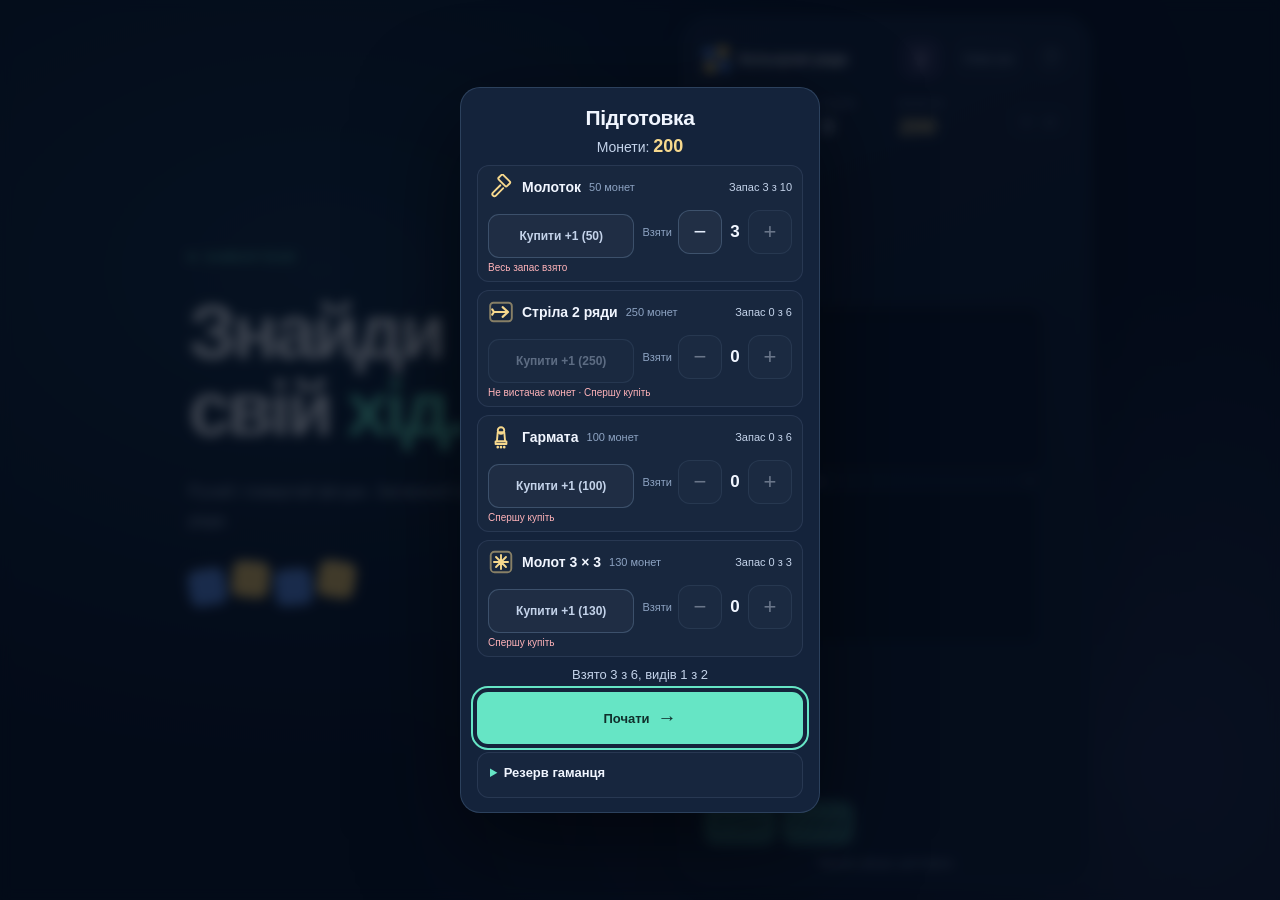
==== commit 2e2f598e: "Publish arrow-icons-8ef53aa1f9 with the two-row arrow and tool icons" ====
--- a/index.html
+++ b/index.html
@@ -11,7 +11,7 @@
   <link rel="manifest" href="./manifest.webmanifest">
   <link rel="apple-touch-icon" sizes="180x180" href="./icons/apple-touch-icon.png">
   <link rel="icon" href="data:image/svg+xml,%3Csvg xmlns='http://www.w3.org/2000/svg' viewBox='0 0 32 32'%3E%3Crect width='32' height='32' rx='9' fill='%23101c31'/%3E%3Cpath d='M7 7h8v8H7z' fill='%235D8FE8'/%3E%3Cpath d='M17 7h8v8h-8z' fill='%23F3C969'/%3E%3Cpath d='M7 17h8v8H7z' fill='%23F3C969'/%3E%3Cpath d='M17 17h8v8h-8z' fill='%235D8FE8'/%3E%3C/svg%3E">
-  <link rel="stylesheet" href="./styles.css?v=tools-v2-97d156fe48">
+  <link rel="stylesheet" href="./styles.css?v=arrow-icons-8ef53aa1f9">
 </head>
 <body>
   <main class="layout">
@@ -106,8 +106,15 @@
       <li><b>Переміщуй фігури</b><p>Перетягни фігуру вгору, вниз або вбік вільним шляхом. Зміна позиції після відпускання коштує один хід.</p></li>
       <li><b>Повертай фігури зі світлою рамкою</b><p>Обери таку фігуру й натисни Вліво чи Вправо. Поворот — повноцінний хід, як і переміщення; за потреби фігуру підіймає до вільної позиції.</p></li>
       <li><b>Підказати хід</b><p>Натисни лампочку біля «Нова гра». Протягом усієї партії вона може показати фігуру й місце або поворот, що ведуть до очищення. Запит підказки коштує 0 ходів.</p></li>
-      <li><b>Інструменти</b><p>Молоток прибирає цілу фігуру, стріла — ряд, пушка — дві сусідні колонки, молот 3 × 3 — клітинки у квадраті. Для пушки обери ліву з двох колонок, для молота 3 × 3 — верхню ліву клітинку області. Біля правого краю пара колонок, а біля правого й нижнього країв квадрат зміщується всередину поля. Торкнись інструмента і цілі, а тоді натисни «Застосувати» або «Скасувати». За кожну прибрану інструментом клітинку — 10 очок, за звичайне очищення ряду — 100. Інструмент коштує 0 ходів. Порожнє поле заповнюється показаним рядом.</p></li>
-      <li><b>Монети й підготовка</b><p>Коли партія завершується (поразка або «Нова гра» з підтвердженням), нараховується 5 монет за кожні повні 100 очок і ще 10 за кожні повні 1000; кожну партію зараховують один раз. На екрані «Підготовка» заряди купують по одному (молоток 50, стріла 150, пушка 100, молот 3 × 3 — 130 монет, запас обмежено) і беруть у партію до 6 зарядів, до двох видів; можна не брати жодного. Невикористані заряди повертаються в запас.</p></li>
+      <li><b>Інструменти</b>
+        <ul class="help-tools">
+          <li data-kind="hammer"><span class="help-tool-chip"><svg class="tool-icon" viewBox="0 0 24 24" width="22" height="22" aria-hidden="true"><rect x="9.5" y="3" width="11" height="6" rx="1.4" transform="rotate(45 15 6)"/><path d="M11.4 10.4L4.6 17.2a1.9 1.9 0 0 0 2.7 2.7l6.8-6.8"/></svg></span><span><b>Молоток.</b> Прибирає цілу фігуру, якої торкнешся.</span></li>
+          <li data-kind="arrow"><span class="help-tool-chip"><svg class="tool-icon" viewBox="0 0 24 24" width="22" height="22" aria-hidden="true"><rect x="2" y="3.5" width="20" height="17" rx="3" stroke-opacity=".5"/><path d="M5.5 12h12.5M13.5 7.5L18.5 12l-5 4.5M5.5 12l-1.6-2.4M5.5 12l-1.6 2.4" stroke-width="2"/></svg></span><span><b>Стріла 2 ряди.</b> Прибирає ряд, якого торкнешся, і наступний нижче (біля нижнього краю — два нижні ряди).</span></li>
+          <li data-kind="cannon"><span class="help-tool-chip"><svg class="tool-icon" viewBox="0 0 24 24" width="22" height="22" aria-hidden="true"><circle cx="12" cy="6" r="3"/><path d="M9 7.5h6l.8 8.5H8.2z"/><path d="M7 16h10v2.4H7z"/><path d="M9 21.3v.2M12 21.3v.2M15 21.3v.2" stroke-width="2.4"/></svg></span><span><b>Гармата.</b> Прибирає дві сусідні колонки: торкнись лівої.</span></li>
+          <li data-kind="areaHammer"><span class="help-tool-chip"><svg class="tool-icon" viewBox="0 0 24 24" width="22" height="22" aria-hidden="true"><rect x="2.5" y="2.5" width="19" height="19" rx="3.5" stroke-opacity=".5"/><path d="M12 5.5v13M5.5 12h13M7.4 7.4l9.2 9.2M16.6 7.4l-9.2 9.2"/></svg></span><span><b>Молот 3 × 3.</b> Прибирає клітинки квадрата 3 × 3; торкнись його верхньої лівої клітинки.</span></li>
+        </ul>
+        <p>Торкнись інструмента, а тоді цілі; натисни «Застосувати» або «Скасувати». Біля правого краю пара колонок, а біля правого й нижнього країв квадрат зміщується всередину поля. За кожну прибрану інструментом клітинку — 10 очок, за звичайне очищення ряду — 100. Інструмент коштує 0 ходів. Порожнє поле заповнюється показаним рядом.</p></li>
+      <li><b>Монети й підготовка</b><p>Коли партія завершується (поразка або «Нова гра» з підтвердженням), нараховується 5 монет за кожні повні 100 очок і ще 10 за кожні повні 1000; кожну партію зараховують один раз. На екрані «Підготовка» заряди купують по одному (молоток 50, стріла 250, гармата 100, молот 3 × 3 — 130 монет, запас обмежено) і беруть у партію до 6 зарядів, до двох видів; можна не брати жодного. Невикористані заряди повертаються в запас.</p></li>
       <li><b>Заповнюй горизонтальні ряди</b><p>Повний ряд очищається, якщо всі блоки одного кольору або в ньому є райдужна клітинка. Кожен очищений ряд дає 100 очок. Якщо ряд зник до підйому, показаний ряд зазвичай чекає. Від 3000 очок додається другий колір, а від 4000 — райдужна смужка.</p></li>
       <li><b>Резервний код гаманця</b><p>На екрані «Підготовка» відкрий «Резерв гаманця» й скопіюй код: це захист від втрати гаманця (наприклад, коли браузер очистив дані), а не від підробки. Вставити код і відновити гаманець можна лише тут, між партіями.</p></li>
     </ol>
@@ -159,6 +166,6 @@
       </details>
     </div>
   </dialog>
-  <script type="module" src="./main.mjs?v=tools-v2-97d156fe48"></script>
+  <script type="module" src="./main.mjs?v=arrow-icons-8ef53aa1f9"></script>
 </body>
 </html>
--- a/styles.css
+++ b/styles.css
@@ -116,7 +116,7 @@
   display: inline-flex;
   align-items: center;
   justify-content: center;
-  gap: 4px;
+  gap: 7px;
   min-width: 44px;
   min-height: 44px;
   padding: 0 6px;
@@ -128,6 +128,8 @@
   font-weight: 750;
 }
 .tool-button[aria-pressed="true"], .tool-actions .apply-tool { background: #f3c969; color: #241b10; }
+.tool-icon { flex: 0 0 auto; fill: none; stroke: currentColor; stroke-width: 1.75; stroke-linecap: round; stroke-linejoin: round; }
+.tool-button .tool-icon { width: 24px; height: 24px; }
 .tool-count { min-width: 1.25em; text-align: center; font-variant-numeric: tabular-nums; }
 .tool-actions .secondary-button { flex: 1; width: auto; margin: 0; }
 .tool-actions .apply-tool:hover { background: #f8d98a; }
@@ -145,7 +147,7 @@
 .shop-coins{margin:0 0 8px!important;text-align:center;font-size:14px!important;color:#c4d3ea!important}.shop-coins strong{color:#f6d88d;font-size:18px;font-variant-numeric:tabular-nums}
 .shop-list{list-style:none;margin:0;padding:0;display:grid;gap:8px}
 .shop-row{border:1px solid var(--line);border-radius:12px;background:#ffffff05;padding:8px 10px 6px}
-.shop-head{display:flex;align-items:baseline;gap:8px;flex-wrap:wrap}.shop-name{font-size:14px}.shop-price{font-size:11px;color:#8da3c2}.shop-stock{margin-left:auto;font-size:11px;color:#c4d3ea;font-variant-numeric:tabular-nums;white-space:nowrap}
+.shop-head{display:flex;align-items:center;gap:8px;flex-wrap:wrap}.shop-head .tool-icon{width:26px;height:26px;color:#f6d88d}.shop-name{font-size:14px}.shop-price{font-size:11px;color:#8da3c2}.shop-stock{margin-left:auto;font-size:11px;color:#c4d3ea;font-variant-numeric:tabular-nums;white-space:nowrap}
 .shop-controls{display:flex;align-items:center;gap:8px;margin-top:6px}
 .shop-controls .shop-buy{flex:1 1 0;width:auto;min-width:0;margin:0;padding:0 8px;font-size:12px;white-space:nowrap}
 .shop-take{display:flex;align-items:center;flex:0 0 auto}.shop-take-label{font-size:11px;color:#8da3c2;margin-right:6px}
@@ -219,4 +221,11 @@
   .game-over-card .primary-button { padding: 8px 10px; }
   .game-over-card .secondary-button { margin-top: 4px; }
 }
+.rules .help-tools{list-style:none;margin:8px 0 6px;padding:0;display:grid;gap:8px}
+.rules .help-tools li{display:flex;align-items:flex-start;gap:10px;margin:0;padding:0;counter-increment:none}
+.rules .help-tools li::before{content:none}
+.help-tool-chip{flex:0 0 auto;width:34px;height:34px;display:grid;place-items:center;border:1px solid #f3c96966;border-radius:10px;background:#f3c96912;color:#f6d88d}
+.help-tool-chip .tool-icon{width:22px;height:22px}
+.rules .help-tools li>span:last-child{font-size:12px;line-height:1.5;color:#99aecb;padding-top:2px}
+.rules .help-tools b{color:#e4edfb}
 @media(prefers-reduced-motion:reduce){*,*::before,*::after{animation:none!important;transition:none!important}}
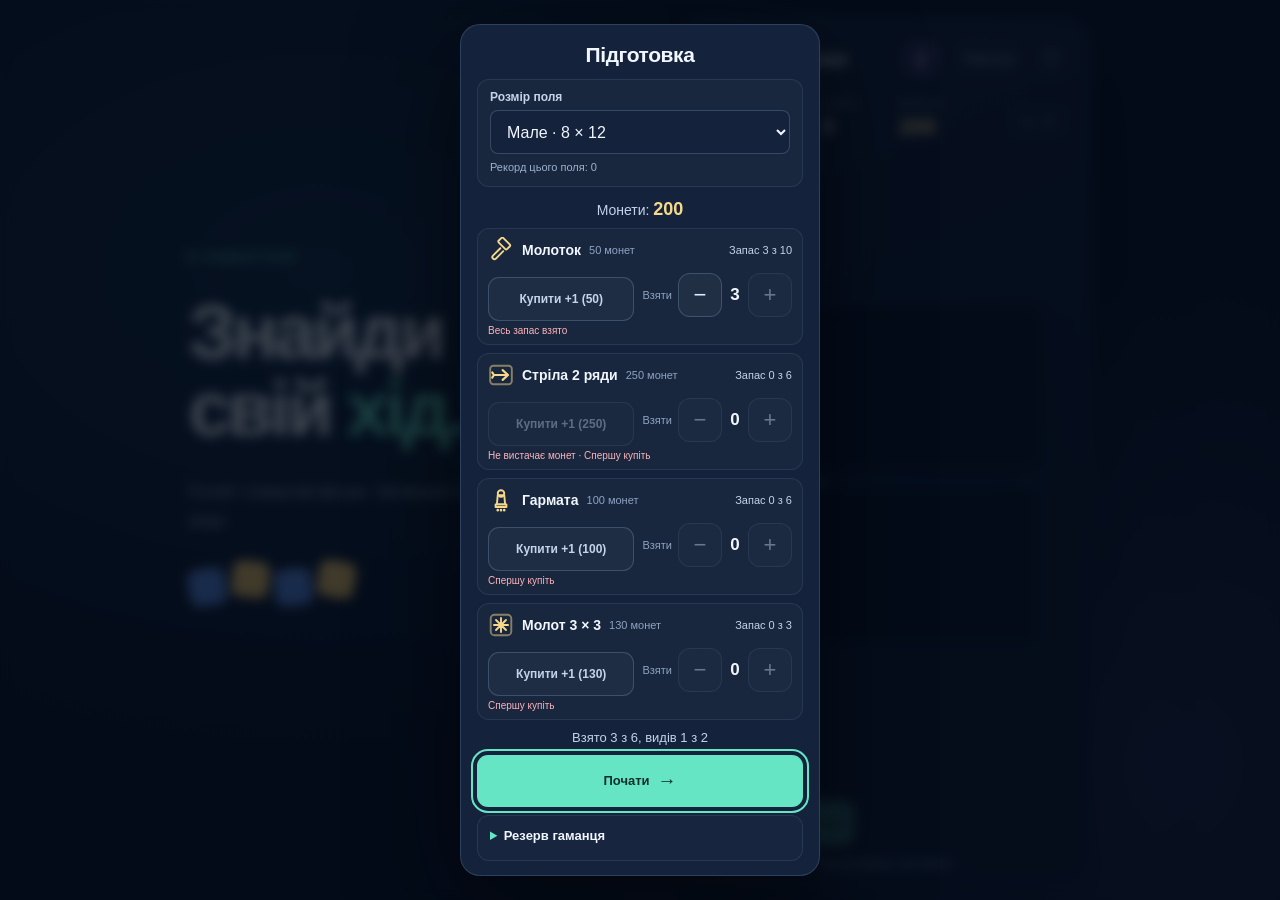
==== commit 2ade7bb3: "release: publish three field sizes with isolated records" ====
--- a/index.html
+++ b/index.html
@@ -11,7 +11,7 @@
   <link rel="manifest" href="./manifest.webmanifest">
   <link rel="apple-touch-icon" sizes="180x180" href="./icons/apple-touch-icon.png">
   <link rel="icon" href="data:image/svg+xml,%3Csvg xmlns='http://www.w3.org/2000/svg' viewBox='0 0 32 32'%3E%3Crect width='32' height='32' rx='9' fill='%23101c31'/%3E%3Cpath d='M7 7h8v8H7z' fill='%235D8FE8'/%3E%3Cpath d='M17 7h8v8h-8z' fill='%23F3C969'/%3E%3Cpath d='M7 17h8v8H7z' fill='%23F3C969'/%3E%3Cpath d='M17 17h8v8h-8z' fill='%235D8FE8'/%3E%3C/svg%3E">
-  <link rel="stylesheet" href="./styles.css?v=arrow-icons-8ef53aa1f9">
+  <link rel="stylesheet" href="./styles.css?v=fields-fd5f91727c">
 </head>
 <body>
   <main class="layout">
@@ -42,7 +42,7 @@
           <div><span class="label">ОЧКИ<span id="best" class="best" aria-label="Рекорд">Рекорд 0</span></span><strong id="score">0</strong></div>
           <div class="turn-card"><span class="label">ХОДІВ</span><b id="turn">0</b></div>
           <div class="coin-card"><span class="label">МОНЕТИ</span><b id="coins">0</b></div>
-          <div class="field-badge">8 <span>×</span> 12</div>
+          <div id="fieldBadge" class="field-badge" aria-label="Розмір поля">8 × 12</div>
         </div>
       </div>
 
@@ -115,7 +115,7 @@
         </ul>
         <p>Торкнись інструмента, а тоді цілі; натисни «Застосувати» або «Скасувати». Біля правого краю пара колонок, а біля правого й нижнього країв квадрат зміщується всередину поля. За кожну прибрану інструментом клітинку — 10 очок, за звичайне очищення ряду — 100. Інструмент коштує 0 ходів. Порожнє поле заповнюється показаним рядом.</p></li>
       <li><b>Монети й підготовка</b><p>Коли партія завершується (поразка або «Нова гра» з підтвердженням), нараховується 5 монет за кожні повні 100 очок і ще 10 за кожні повні 1000; кожну партію зараховують один раз. На екрані «Підготовка» заряди купують по одному (молоток 50, стріла 250, гармата 100, молот 3 × 3 — 130 монет, запас обмежено) і беруть у партію до 6 зарядів, до двох видів; можна не брати жодного. Невикористані заряди повертаються в запас.</p></li>
-      <li><b>Заповнюй горизонтальні ряди</b><p>Повний ряд очищається, якщо всі блоки одного кольору або в ньому є райдужна клітинка. Кожен очищений ряд дає 100 очок. Якщо ряд зник до підйому, показаний ряд зазвичай чекає. Від 3000 очок додається другий колір, а від 4000 — райдужна смужка.</p></li>
+      <li><b>Заповнюй горизонтальні ряди</b><p>Повний ряд очищається, якщо всі блоки одного кольору або в ньому є райдужна клітинка. Кожен очищений ряд дає 100 очок. Якщо ряд зник до підйому, показаний ряд зазвичай чекає. Від 3000 очок додаються другий колір і райдужна смужка.</p></li>
       <li><b>Резервний код гаманця</b><p>На екрані «Підготовка» відкрий «Резерв гаманця» й скопіюй код: це захист від втрати гаманця (наприклад, коли браузер очистив дані), а не від підробки. Вставити код і відновити гаманець можна лише тут, між партіями.</p></li>
     </ol>
     <div class="help-tip">Партія завершується, якщо після падіння й очищень верхній ряд зайнятий. Біля верху або після шести ходів без очищення гра може підібрати рятувальний ряд. До 1000 очок можлива разова пауза підйому.</div>
@@ -138,6 +138,11 @@
     <div class="confirm-card shop-card">
       <h2 id="loadoutTitle">Підготовка</h2>
       <p id="loadoutNotice" class="loadout-notice" role="status" hidden></p>
+      <div class="field-choice">
+        <label for="fieldSize">Розмір поля</label>
+        <select id="fieldSize" aria-describedby="fieldRecord"></select>
+        <p id="fieldRecord" role="status" aria-live="polite">Рекорд цього поля: 0</p>
+      </div>
       <p class="shop-coins">Монети: <strong id="loadoutCoins">0</strong></p>
       <ul id="loadoutList" class="shop-list"></ul>
       <p id="loadoutSummary" class="loadout-summary" role="status" aria-live="polite">Взято 0 з 6, видів 0 з 2</p>
@@ -166,6 +171,6 @@
       </details>
     </div>
   </dialog>
-  <script type="module" src="./main.mjs?v=arrow-icons-8ef53aa1f9"></script>
+  <script type="module" src="./main.mjs?v=fields-fd5f91727c"></script>
 </body>
 </html>
--- a/styles.css
+++ b/styles.css
@@ -229,3 +229,10 @@
 .rules .help-tools li>span:last-child{font-size:12px;line-height:1.5;color:#99aecb;padding-top:2px}
 .rules .help-tools b{color:#e4edfb}
 @media(prefers-reduced-motion:reduce){*,*::before,*::after{animation:none!important;transition:none!important}}
+
+/* Field presets: native picker, a separate personal record, shared wallet below. */
+.field-choice{margin:12px 0;padding:10px 12px;border:1px solid var(--line);border-radius:12px;background:#ffffff05}
+.field-choice label{display:block;margin-bottom:6px;font-size:12px;font-weight:650;color:#c4d3ea}
+.field-choice select{display:block;width:100%;min-height:44px;padding:9px 12px;font:inherit;font-size:16px;color:var(--ink);background:#14233b;border:1px solid #7896bc55;border-radius:8px;touch-action:manipulation}
+.field-choice select:focus-visible{outline:2px solid var(--teal);outline-offset:2px}
+.field-choice p{margin:6px 0 0!important;font-size:11px!important;line-height:1.4!important;color:#9eb1cf!important}
